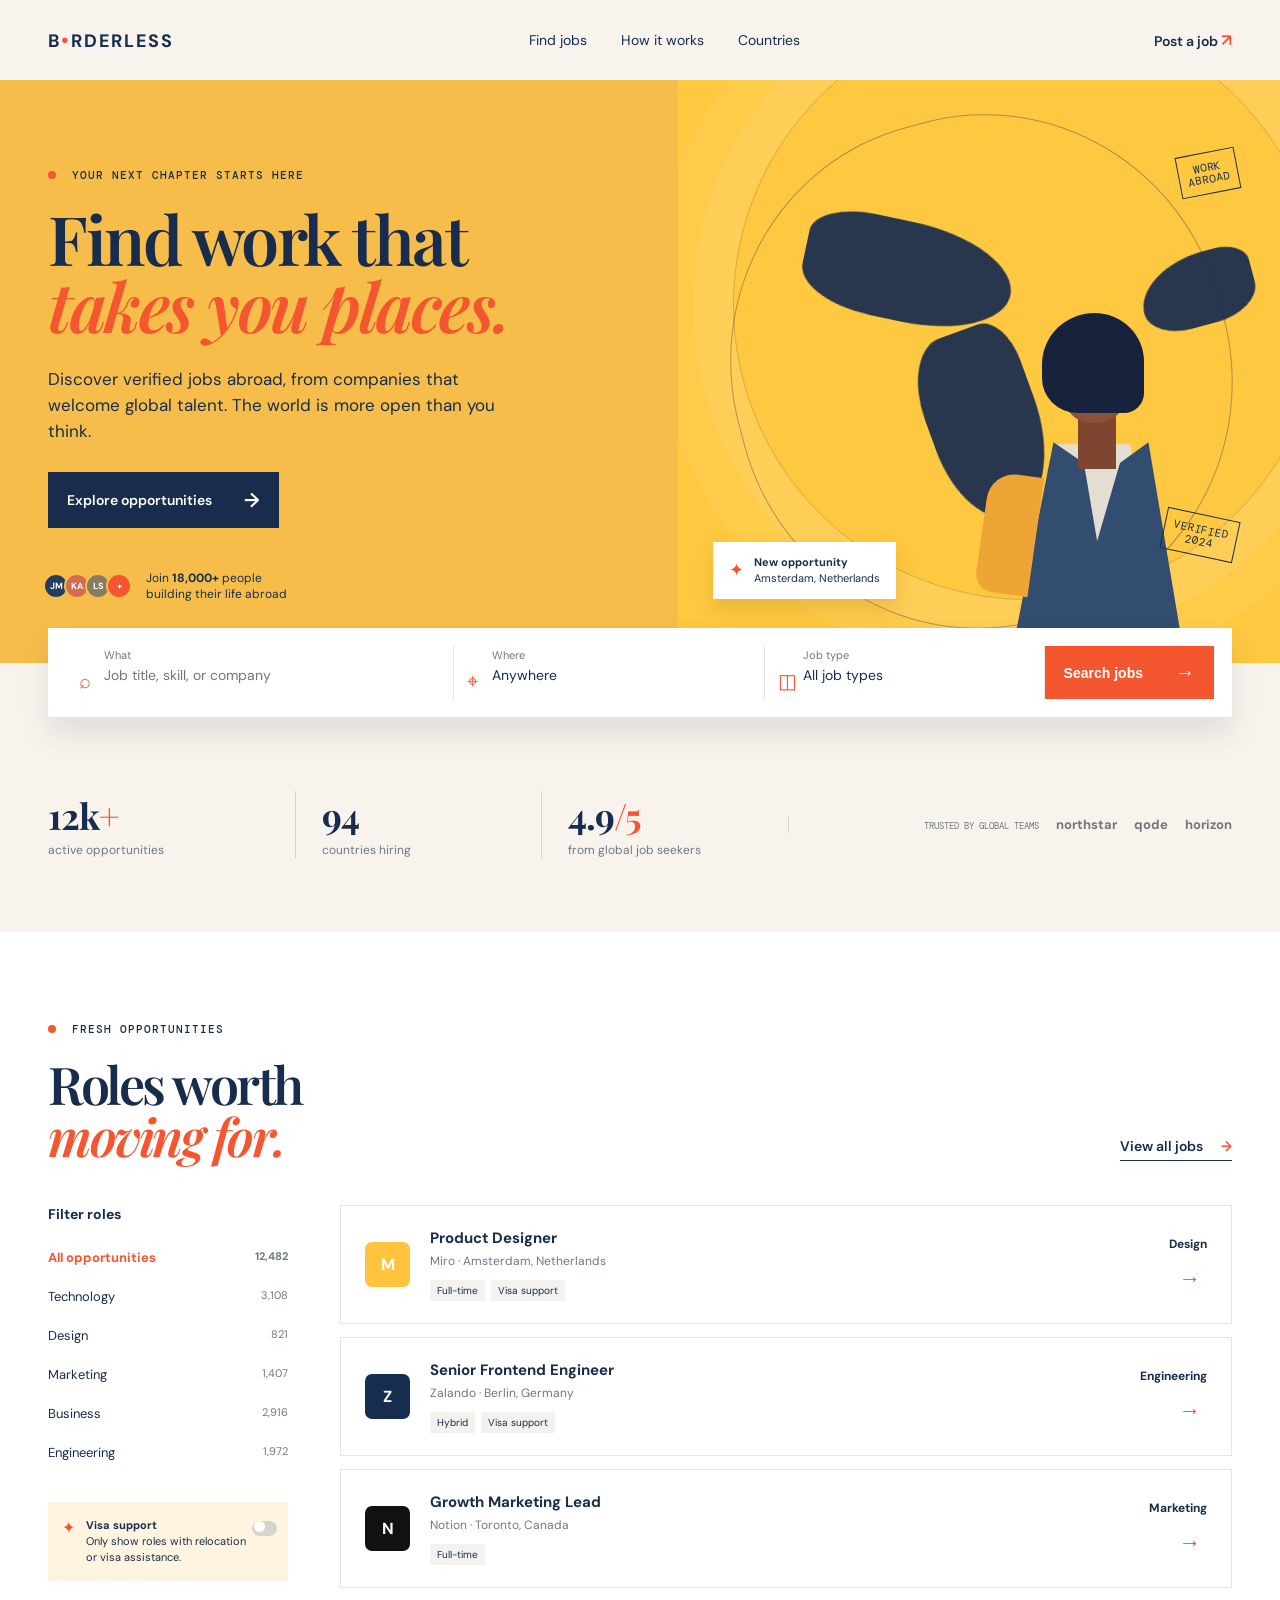
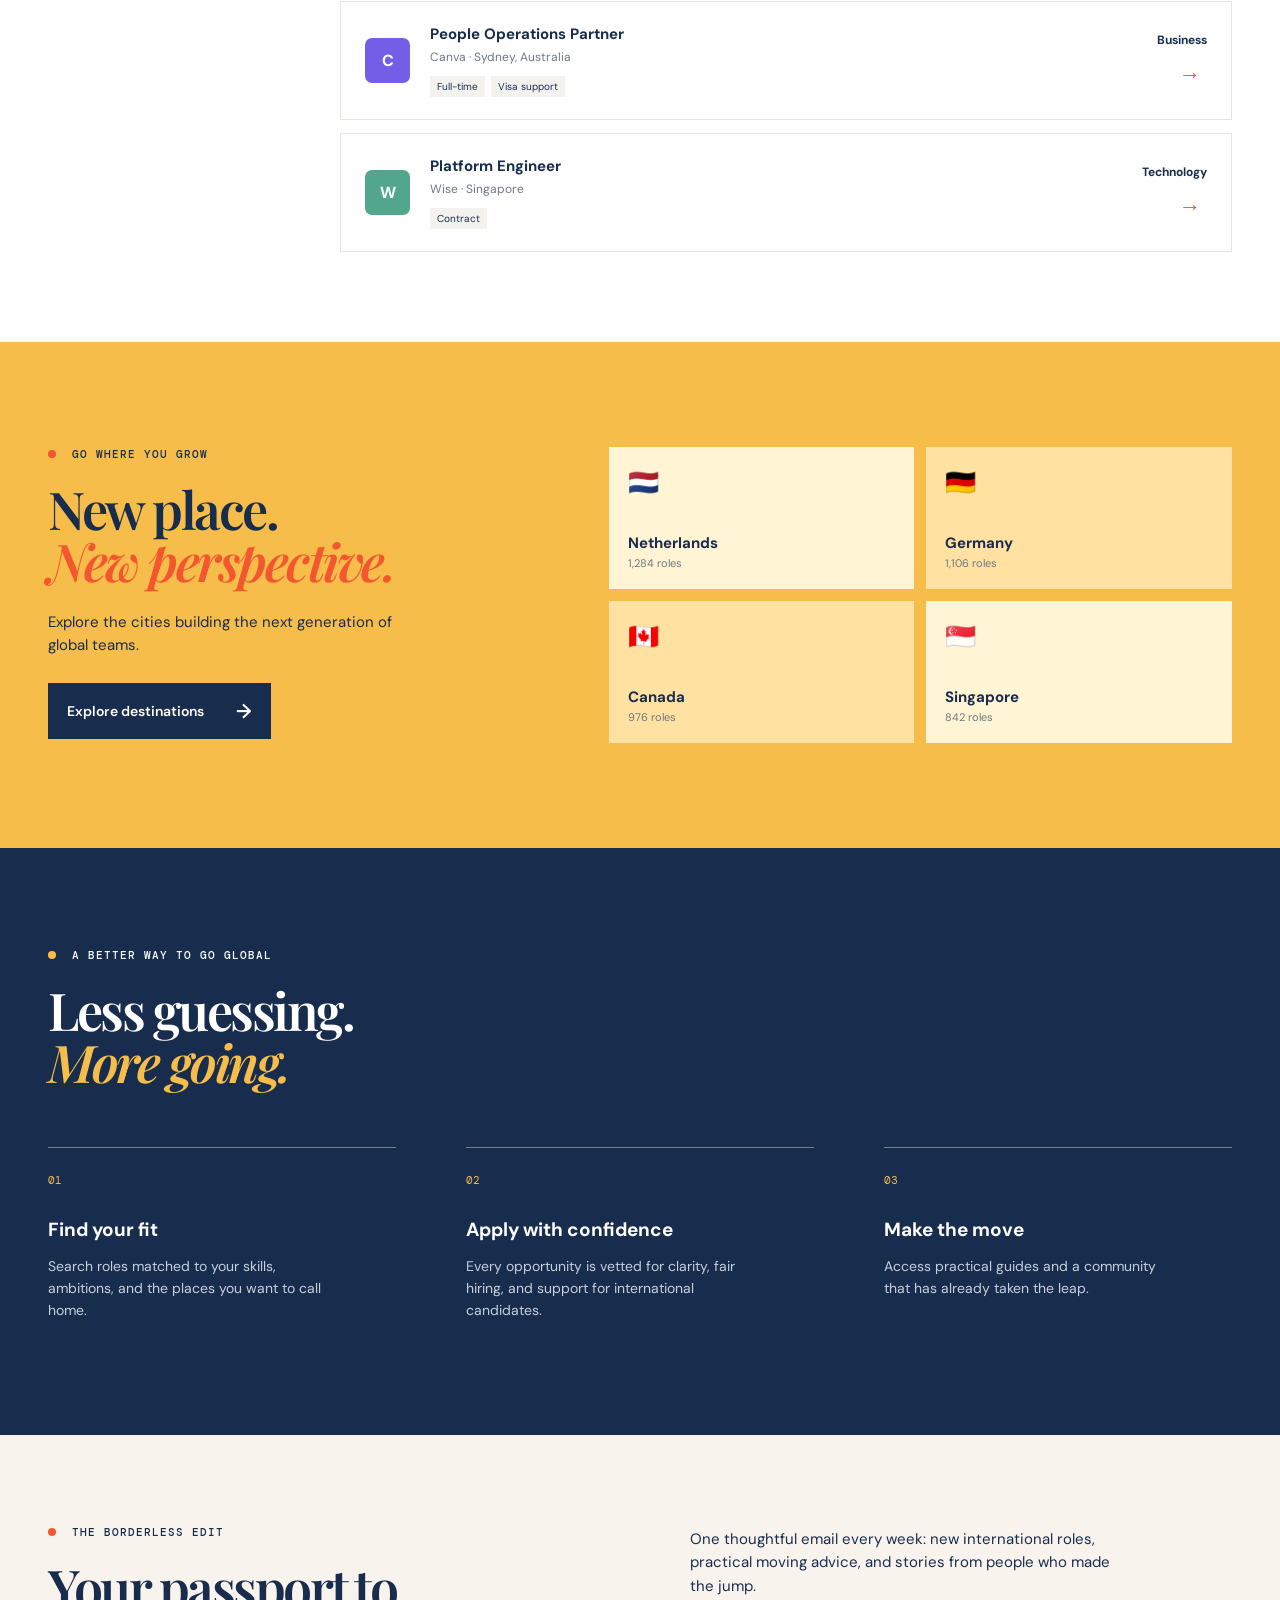
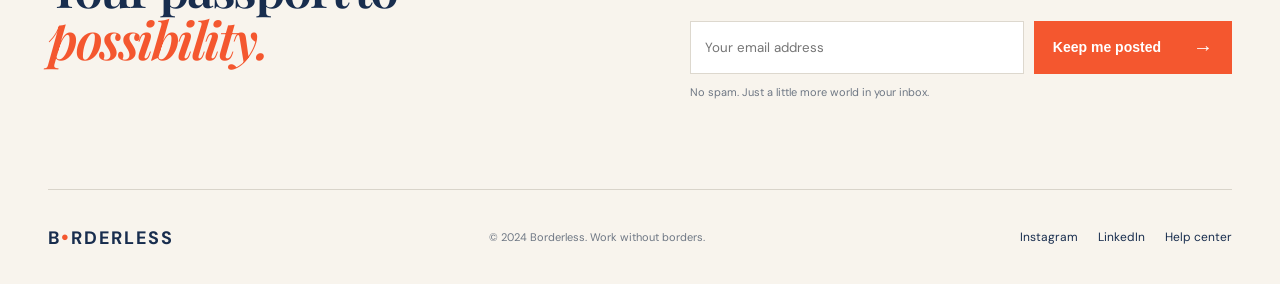
==== index.html @ 176db965 "Add files via upload" ====
<!doctype html>
<html lang="en">
<head>
  <meta charset="UTF-8" />
  <meta name="viewport" content="width=device-width, initial-scale=1.0" />
  <meta name="description" content="Borderless connects ambitious people with verified international opportunities." />
  <title>Borderless — Find work that takes you places</title>
  <link rel="preconnect" href="https://fonts.googleapis.com" />
  <link rel="preconnect" href="https://fonts.gstatic.com" crossorigin />
  <link href="https://fonts.googleapis.com/css2?family=DM+Mono:wght@400;500&family=DM+Sans:opsz,wght@9..40,400;9..40,500;9..40,600;9..40,700&family=Playfair+Display:ital,wght@600;700&display=swap" rel="stylesheet" />
  <link rel="stylesheet" href="styles.css" />
</head>
<body>
  <header class="site-header">
    <a class="brand" href="#top" aria-label="Borderless home">B<span>•</span>RDERLESS</a>
    <nav aria-label="Main navigation">
      <a href="#jobs">Find jobs</a>
      <a href="#how-it-works">How it works</a>
      <a href="#countries">Countries</a>
    </nav>
    <a class="header-cta" href="#jobs">Post a job <span>↗</span></a>
  </header>

  <main id="top">
    <section class="hero">
      <div class="hero-copy">
        <p class="eyebrow"><i></i> YOUR NEXT CHAPTER STARTS HERE</p>
        <h1>Find work that<br /><em>takes you places.</em></h1>
        <p class="hero-text">Discover verified jobs abroad, from companies that welcome global talent. The world is more open than you think.</p>
        <a class="button button-dark" href="#jobs">Explore opportunities <span>→</span></a>
        <div class="trust-row">
          <div class="avatars" aria-hidden="true"><b>JM</b><b>KA</b><b>LS</b><b>+</b></div>
          <p>Join <strong>18,000+</strong> people<br />building their life abroad</p>
        </div>
      </div>
      <div class="hero-art" aria-label="A professional traveler near a global map illustration">
        <div class="sun"></div>
        <div class="stamp stamp-1">WORK<br />ABROAD</div>
        <div class="stamp stamp-2">VERIFIED<br />2024</div>
        <div class="continent continent-1"></div><div class="continent continent-2"></div><div class="continent continent-3"></div>
        <div class="globe-lines"></div>
        <div class="traveler"><div class="head"></div><div class="hair"></div><div class="neck"></div><div class="shirt"></div><div class="bag"></div><div class="jacket"></div></div>
        <div class="location-card"><span class="pin">✦</span><span><b>New opportunity</b><br />Amsterdam, Netherlands</span></div>
      </div>
    </section>

    <section class="search-panel" aria-label="Search jobs">
      <div class="search-field"><span>⌕</span><label>What</label><input id="keyword" type="search" placeholder="Job title, skill, or company" /></div>
      <div class="search-field"><span>⌖</span><label>Where</label><select id="country"><option value="">Anywhere</option><option>Netherlands</option><option>Germany</option><option>Canada</option><option>Singapore</option><option>Australia</option><option>Spain</option></select></div>
      <div class="search-field"><span>◫</span><label>Job type</label><select id="jobType"><option value="">All job types</option><option>Full-time</option><option>Contract</option><option>Hybrid</option></select></div>
      <button id="searchButton" class="button button-orange">Search jobs <span>→</span></button>
    </section>

    <section class="numbers" aria-label="Borderless by the numbers">
      <div><strong>12k<span>+</span></strong><p>active opportunities</p></div>
      <div><strong>94</strong><p>countries hiring</p></div>
      <div><strong>4.9<span>/5</span></strong><p>from global job seekers</p></div>
      <div class="partner-logos"><p>TRUSTED BY GLOBAL TEAMS</p><span>northstar</span><span>qode</span><span>horizon</span></div>
    </section>

    <section class="jobs-section" id="jobs">
      <div class="section-heading"><div><p class="eyebrow"><i></i> FRESH OPPORTUNITIES</p><h2>Roles worth<br /><em>moving for.</em></h2></div><a href="#jobs" class="text-link">View all jobs <span>→</span></a></div>
      <div class="job-layout">
        <aside class="filter-panel"><h3>Filter roles</h3><button class="filter active" data-filter="all">All opportunities <span>12,482</span></button><button class="filter" data-filter="Technology">Technology <span>3,108</span></button><button class="filter" data-filter="Design">Design <span>821</span></button><button class="filter" data-filter="Marketing">Marketing <span>1,407</span></button><button class="filter" data-filter="Business">Business <span>2,916</span></button><button class="filter" data-filter="Engineering">Engineering <span>1,972</span></button><div class="visa-note"><span>✦</span><p><b>Visa support</b><br />Only show roles with relocation or visa assistance.</p><label class="switch"><input id="visaToggle" type="checkbox" /><span></span></label></div></aside>
        <div class="job-list" id="jobList"></div>
      </div>
    </section>

    <section class="countries" id="countries"><div><p class="eyebrow"><i></i> GO WHERE YOU GROW</p><h2>New place.<br /><em>New perspective.</em></h2><p>Explore the cities building the next generation of global teams.</p><a href="#jobs" class="button button-dark">Explore destinations <span>→</span></a></div><div class="country-grid"><article><span class="flag">🇳🇱</span><b>Netherlands</b><small>1,284 roles</small></article><article><span class="flag">🇩🇪</span><b>Germany</b><small>1,106 roles</small></article><article><span class="flag">🇨🇦</span><b>Canada</b><small>976 roles</small></article><article><span class="flag">🇸🇬</span><b>Singapore</b><small>842 roles</small></article></div></section>

    <section class="how-it-works" id="how-it-works"><p class="eyebrow"><i></i> A BETTER WAY TO GO GLOBAL</p><h2>Less guessing.<br /><em>More going.</em></h2><div class="steps"><article><span>01</span><h3>Find your fit</h3><p>Search roles matched to your skills, ambitions, and the places you want to call home.</p></article><article><span>02</span><h3>Apply with confidence</h3><p>Every opportunity is vetted for clarity, fair hiring, and support for international candidates.</p></article><article><span>03</span><h3>Make the move</h3><p>Access practical guides and a community that has already taken the leap.</p></article></div></section>

    <section class="newsletter"><div><p class="eyebrow"><i></i> THE BORDERLESS EDIT</p><h2>Your passport to<br /><em>possibility.</em></h2></div><div><p>One thoughtful email every week: new international roles, practical moving advice, and stories from people who made the jump.</p><form id="newsletterForm"><input type="email" aria-label="Email address" placeholder="Your email address" required /><button class="button button-orange" type="submit">Keep me posted <span>→</span></button></form><small id="formMessage">No spam. Just a little more world in your inbox.</small></div></section>
  </main>
  <footer><a class="brand" href="#top">B<span>•</span>RDERLESS</a><p>© 2024 Borderless. Work without borders.</p><div><a href="#top">Instagram</a><a href="#top">LinkedIn</a><a href="#top">Help center</a></div></footer>
  <script src="script.js"></script>
</body>
</html>
---- styles.css ----
:root{--ink:#182d4e;--cream:#f8f4ed;--orange:#f4572f;--yellow:#f7bd4a;--muted:#6e7784}*{box-sizing:border-box}html{scroll-behavior:smooth}body{margin:0;background:var(--cream);color:var(--ink);font-family:"DM Sans",sans-serif}.site-header{height:80px;max-width:1280px;margin:auto;padding:0 48px;display:flex;align-items:center;justify-content:space-between}.brand{font-weight:700;letter-spacing:2px;color:var(--ink);text-decoration:none;font-size:18px}.brand span{color:var(--orange);font-size:20px}.site-header nav{display:flex;gap:34px}.site-header nav a,footer a{color:var(--ink);text-decoration:none;font-size:14px}.header-cta{font-size:14px;font-weight:600;color:var(--ink);text-decoration:none}.header-cta span{color:var(--orange);font-size:17px}.hero{min-height:555px;background:var(--yellow);display:grid;grid-template-columns:53% 47%;overflow:hidden}.hero-copy{padding:88px max(48px,calc((100vw - 1184px)/2)) 60px}.eyebrow{font-family:"DM Mono",monospace;font-size:11px;letter-spacing:1px;font-weight:500;margin:0 0 22px}.eyebrow i{display:inline-block;width:8px;height:8px;background:var(--orange);border-radius:50%;margin-right:8px}h1,h2{font-family:"Playfair Display",serif;font-weight:600;line-height:.99;letter-spacing:-2.5px;margin:0}h1{font-size:68px}h2{font-size:52px}h1 em,h2 em{font-weight:600;color:var(--orange)}.hero-text{font-size:17px;line-height:1.55;max-width:470px;margin:27px 0}.button{border:0;display:inline-flex;gap:32px;align-items:center;justify-content:space-between;padding:15px 19px;text-decoration:none;font-weight:600;font-size:14px;cursor:pointer}.button span{font-size:20px}.button-dark{background:var(--ink);color:#fff}.button-orange{background:var(--orange);color:#fff}.trust-row{display:flex;align-items:center;gap:14px;margin-top:42px}.trust-row p{font-size:12px;line-height:1.4;margin:0}.avatars{display:flex}.avatars b{font-size:9px;color:#fff;width:26px;height:26px;border-radius:50%;display:grid;place-items:center;margin-left:-5px;border:2px solid var(--yellow);background:#253e60}.avatars b:nth-child(2){background:#d56b53}.avatars b:nth-child(3){background:#857c62}.avatars b:nth-child(4){background:var(--orange)}.hero-art{position:relative;min-height:555px;background:#ffc841;isolation:isolate;overflow:hidden}.sun{position:absolute;width:590px;height:590px;top:-70px;left:55px;border:1px solid rgba(24,45,78,.18);border-radius:50%;box-shadow:0 0 0 40px rgba(255,255,255,.06),0 0 0 80px rgba(255,255,255,.05)}.continent{position:absolute;background:var(--ink);opacity:.93;filter:blur(.1px)}.continent-1{width:210px;height:100px;top:142px;left:125px;border-radius:40% 70% 65% 50%;transform:rotate(12deg)}.continent-2{width:110px;height:192px;top:248px;left:252px;border-radius:45% 30% 65% 55%;transform:rotate(-20deg)}.continent-3{width:115px;height:72px;top:174px;right:25px;border-radius:70% 30% 45% 40%;transform:rotate(-15deg)}.globe-lines{position:absolute;inset:36px 50px 36px 55px;border:1px solid rgba(24,45,78,.36);border-radius:48%;transform:rotate(-15deg)}.traveler{position:absolute;bottom:-35px;left:48%;width:255px;height:400px;z-index:2}.head{position:absolute;top:39px;left:94px;width:70px;height:86px;background:#8a5238;border-radius:42% 45% 48% 42%;z-index:3}.hair{position:absolute;top:15px;left:75px;width:102px;height:100px;background:#17233c;border-radius:52% 49% 20% 35%;z-index:4}.neck{position:absolute;top:106px;left:111px;width:38px;height:65px;background:#7e4631;z-index:2}.shirt{position:absolute;top:146px;left:52px;width:148px;height:230px;background:#e3ded1;clip-path:polygon(25% 0,75% 0,100% 100%,0 100%)}.jacket{position:absolute;top:144px;left:35px;width:190px;height:260px;background:#334d70;clip-path:polygon(27% 0,43% 8%,50% 38%,62% 8%,77% 0,100% 100%,0 100%)}.bag{position:absolute;z-index:3;top:176px;left:15px;width:54px;height:120px;background:#eea536;border-radius:28px 0 0 18px;transform:rotate(8deg)}.stamp{position:absolute;z-index:5;border:1px solid var(--ink);font-family:"DM Mono",monospace;font-size:11px;line-height:1.1;text-align:center;padding:8px;color:var(--ink);transform:rotate(-11deg)}.stamp-1{top:72px;right:42px}.stamp-2{bottom:107px;right:43px;transform:rotate(12deg)}.location-card{position:absolute;z-index:6;bottom:64px;left:35px;background:#fff;padding:13px 16px;display:flex;gap:10px;align-items:center;font-size:11px;line-height:1.4;box-shadow:0 10px 18px #8d6c1430}.pin{color:var(--orange);font-size:18px}.search-panel{position:relative;z-index:7;max-width:1184px;margin:-35px auto 0;display:grid;grid-template-columns:1.25fr 1fr .9fr auto;background:#fff;padding:18px;box-shadow:0 16px 30px #1a2a451c}.search-field{position:relative;border-right:1px solid #e5e4e0;padding:2px 18px 2px 38px}.search-field>span{position:absolute;left:13px;top:22px;color:var(--orange);font-size:20px}.search-field label{display:block;font-size:11px;color:var(--muted);margin-bottom:2px}.search-field input,.search-field select{border:0;outline:0;background:transparent;color:var(--ink);font-family:inherit;font-size:14px;width:100%;padding:0}.search-field select{appearance:none}.numbers{max-width:1184px;margin:74px auto;display:grid;grid-template-columns:repeat(3,1fr) 1.8fr;align-items:center}.numbers>div{padding-left:26px;border-left:1px solid #d9d4ca}.numbers>div:first-child{border:0;padding-left:0}.numbers strong{font-family:"Playfair Display";font-size:36px;letter-spacing:-1px}.numbers strong span{color:var(--orange)}.numbers p{margin:3px 0 0;color:var(--muted);font-size:12px}.partner-logos{display:flex;gap:17px;align-items:center;justify-content:flex-end}.partner-logos p{font-family:"DM Mono";font-size:9px}.partner-logos span{font-weight:700;font-size:13px;color:#6f7780}.jobs-section{padding:90px max(48px,calc((100vw - 1184px)/2));background:#fff}.section-heading{display:flex;justify-content:space-between;align-items:end;margin-bottom:44px}.text-link{font-size:14px;color:var(--ink);font-weight:600;text-decoration:none;border-bottom:1px solid var(--ink);padding-bottom:5px}.text-link span{color:var(--orange);margin-left:15px}.job-layout{display:grid;grid-template-columns:240px 1fr;gap:52px}.filter-panel h3{font-size:14px;margin:0 0 15px}.filter{width:100%;display:flex;justify-content:space-between;background:transparent;border:0;color:var(--ink);padding:11px 0;text-align:left;font-family:inherit;font-size:13px;cursor:pointer}.filter span{font-size:11px;color:var(--muted)}.filter.active{font-weight:700;color:var(--orange)}.visa-note{position:relative;margin-top:30px;padding:16px 42px 15px 14px;background:#fff4df;font-size:11px;line-height:1.45}.visa-note>span{color:var(--orange);font-size:16px;position:absolute;left:14px;top:14px}.visa-note p{margin:0 0 0 24px}.switch{position:absolute;top:17px;right:11px}.switch input{display:none}.switch span{display:block;width:25px;height:15px;border-radius:10px;background:#d7d4cf;cursor:pointer}.switch span:after{content:"";display:block;width:11px;height:11px;margin:2px;border-radius:50%;background:#fff;transition:.2s}.switch input:checked+span{background:var(--orange)}.switch input:checked+span:after{transform:translateX(10px)}.job-list{display:grid;gap:13px}.job-card{border:1px solid #e7e5df;padding:22px 24px;display:grid;grid-template-columns:47px 1fr auto;gap:18px;align-items:center;transition:.2s}.job-card:hover{border-color:var(--orange);transform:translateY(-2px)}.job-logo{width:45px;height:45px;border-radius:7px;display:grid;place-items:center;color:#fff;font-weight:700;font-size:16px}.job-card h3{font-size:15px;margin:0 0 5px}.job-card p{margin:0;color:var(--muted);font-size:12px}.tags{display:flex;gap:6px;margin-top:11px}.tag{font-size:10px;background:#f3f2ef;padding:4px 7px}.job-meta{text-align:right}.job-meta b{font-size:12px;display:block;margin-bottom:13px}.job-meta button{border:0;background:transparent;color:var(--orange);font-size:22px;cursor:pointer}.empty{padding:50px;text-align:center;color:var(--muted);border:1px dashed #ddd}.countries{display:grid;grid-template-columns:.85fr 1.15fr;gap:100px;padding:105px max(48px,calc((100vw - 1184px)/2));background:var(--yellow)}.countries>div>p:not(.eyebrow){font-size:15px;line-height:1.55;max-width:350px;margin:25px 0}.country-grid{display:grid;grid-template-columns:1fr 1fr;gap:12px;align-content:center}.country-grid article{height:142px;background:#fff4d3;padding:19px;display:flex;flex-direction:column}.country-grid article:nth-child(2),.country-grid article:nth-child(3){background:#ffe2a2}.flag{font-size:25px;margin-bottom:auto}.country-grid b{font-size:15px}.country-grid small{font-size:11px;color:var(--muted);margin-top:3px}.how-it-works{background:var(--ink);color:#fff;padding:100px max(48px,calc((100vw - 1184px)/2))}.how-it-works .eyebrow i{background:var(--yellow)}.how-it-works h2 em{color:var(--yellow)}.steps{display:grid;grid-template-columns:repeat(3,1fr);gap:70px;margin-top:60px}.steps article{border-top:1px solid #738096;padding-top:20px}.steps span{font-family:"DM Mono";font-size:11px;color:var(--yellow)}.steps h3{font-size:19px;margin:28px 0 12px}.steps p{font-size:14px;line-height:1.55;color:#c7cfda;max-width:290px}.newsletter{padding:90px max(48px,calc((100vw - 1184px)/2));display:grid;grid-template-columns:1fr 1fr;gap:100px}.newsletter>div>p:not(.eyebrow){font-size:15px;line-height:1.55;max-width:445px;margin:3px 0 23px}.newsletter form{display:flex;gap:10px}.newsletter input{flex:1;background:#fff;border:1px solid #ddd8ce;padding:14px;font-family:inherit;outline-color:var(--orange)}.newsletter small{display:block;color:var(--muted);font-size:11px;margin-top:11px}footer{max-width:1184px;margin:auto;border-top:1px solid #d9d4ca;padding:29px 0;display:flex;align-items:center;justify-content:space-between}footer p{font-size:11px;color:var(--muted)}footer div{display:flex;gap:20px}footer a{font-size:12px}@media(max-width:800px){.site-header{padding:0 20px}.site-header nav{display:none}.hero{grid-template-columns:1fr}.hero-copy{padding:65px 25px 50px}h1{font-size:51px}h2{font-size:42px}.hero-art{min-height:400px}.search-panel{margin:0;display:block;padding:12px}.search-field{border-right:0;border-bottom:1px solid #eee;padding:10px 18px 10px 38px}.search-field>span{top:28px}.search-panel .button{width:100%;margin-top:12px}.numbers{margin:48px 25px;grid-template-columns:1fr 1fr;gap:30px}.numbers>div:nth-child(3){border-left:0;padding-left:0}.partner-logos{display:none}.jobs-section,.countries,.how-it-works,.newsletter{padding:65px 25px}.job-layout,.countries,.newsletter{grid-template-columns:1fr;gap:35px}.filter-panel{display:none}.job-card{grid-template-columns:43px 1fr}.job-meta{display:none}.section-heading{margin-bottom:30px}.section-heading .text-link{display:none}.steps{grid-template-columns:1fr;gap:24px;margin-top:42px}.newsletter form{display:block}.newsletter .button{margin-top:10px;width:100%}footer{margin:0 25px;display:block}footer p{margin:17px 0}footer div{gap:15px}.country-grid{gap:8px}.countries{gap:40px}}
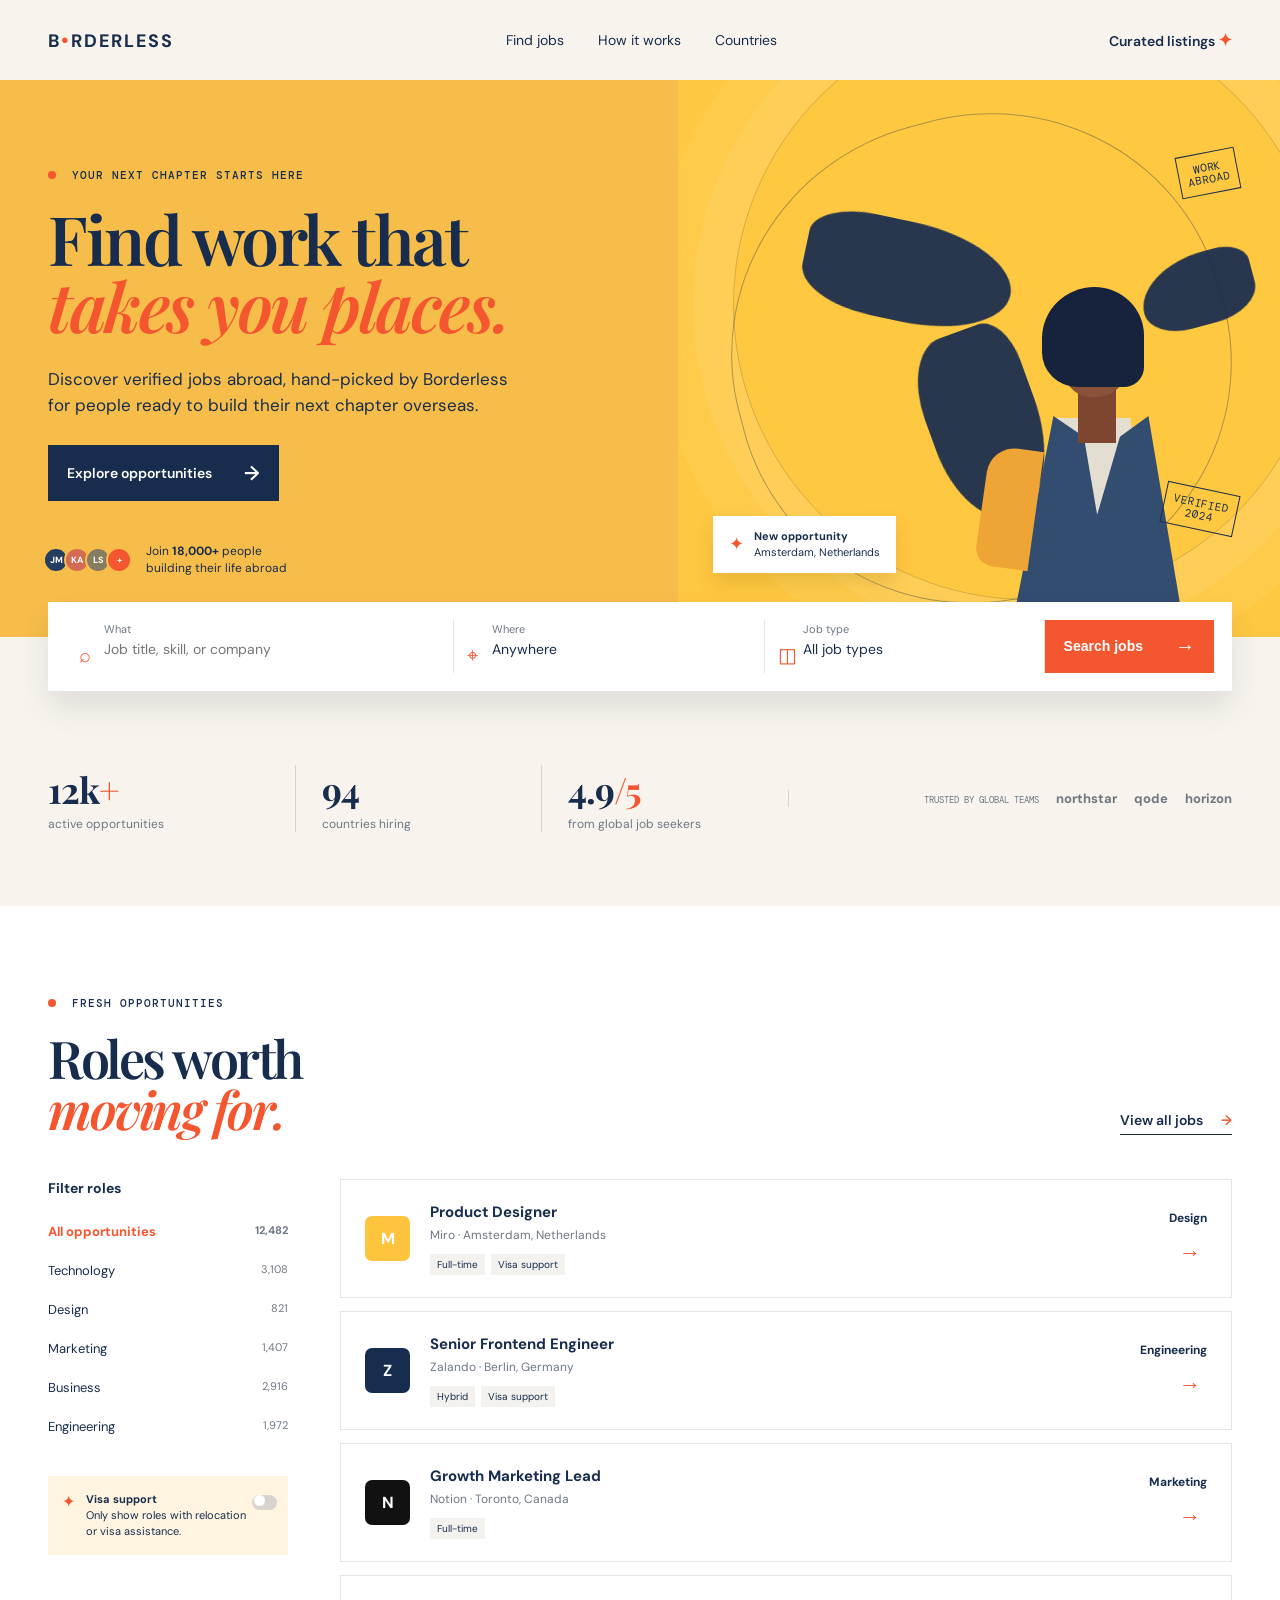
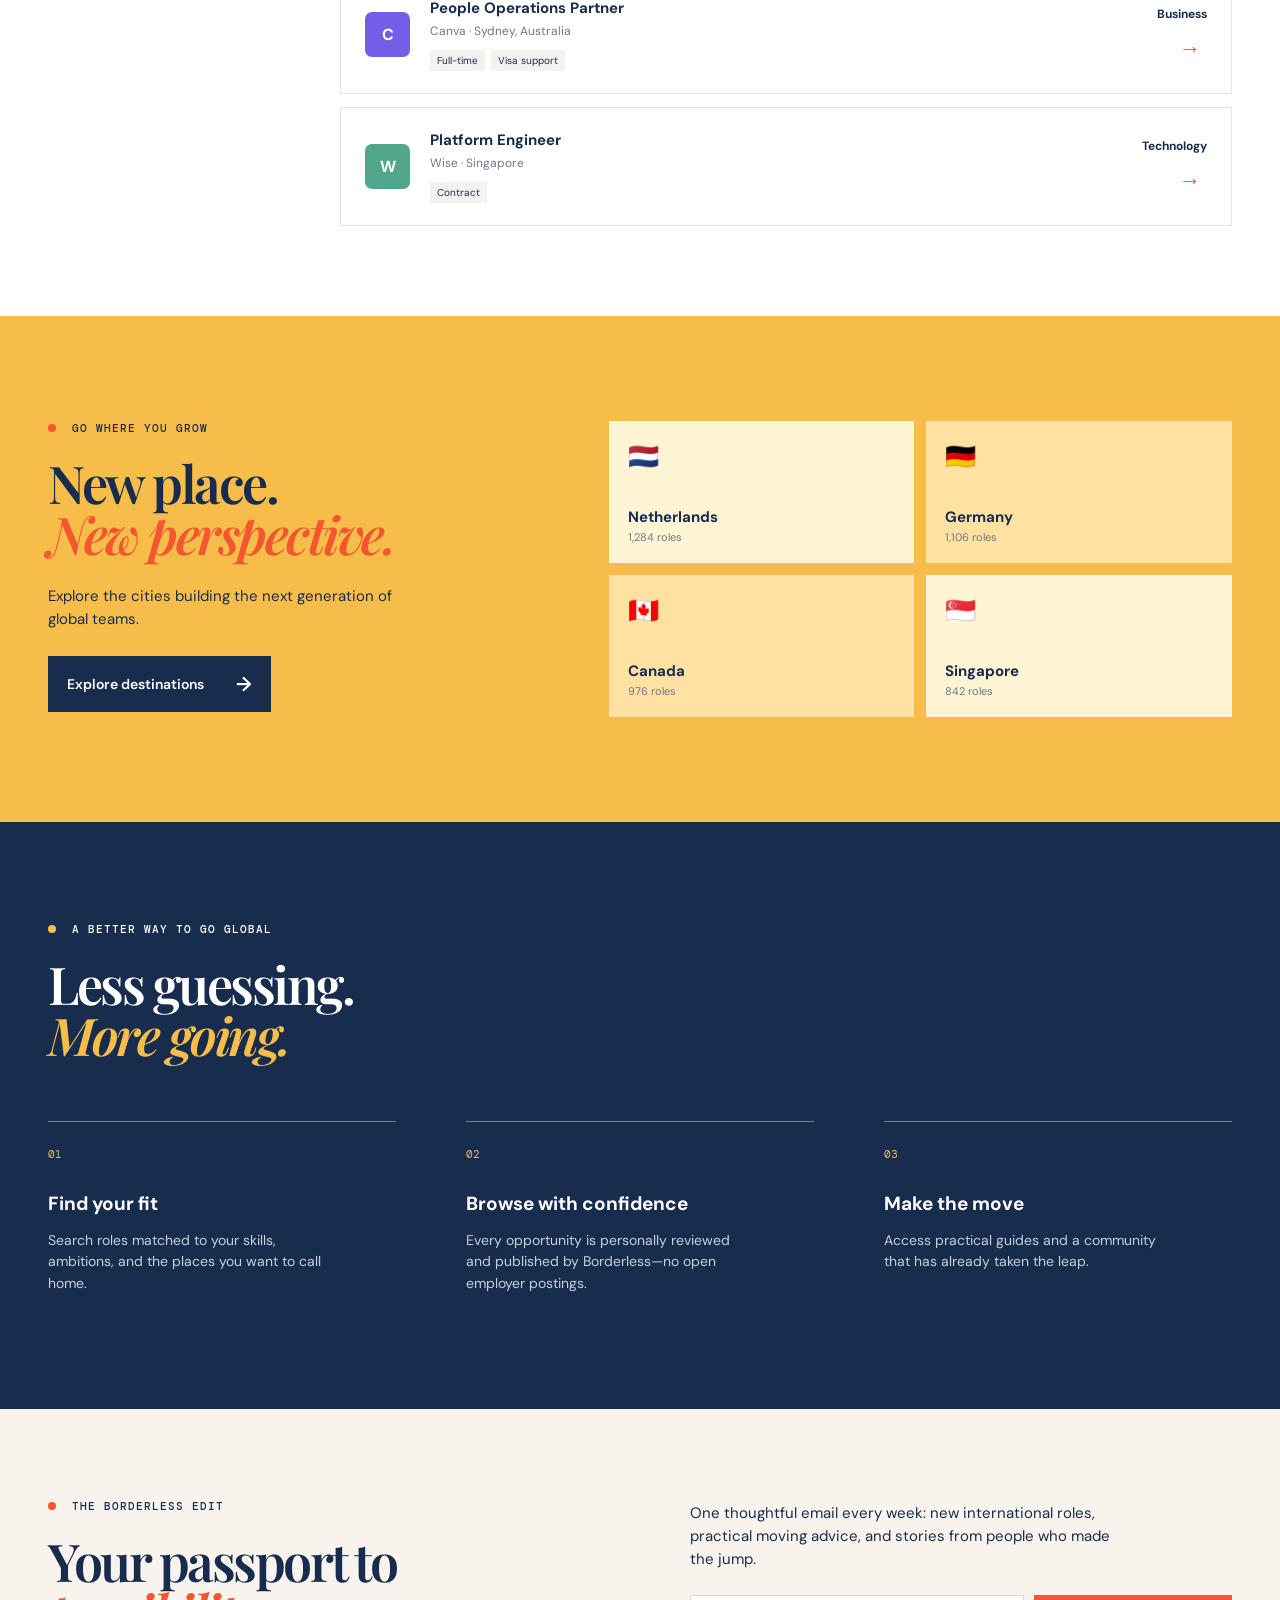
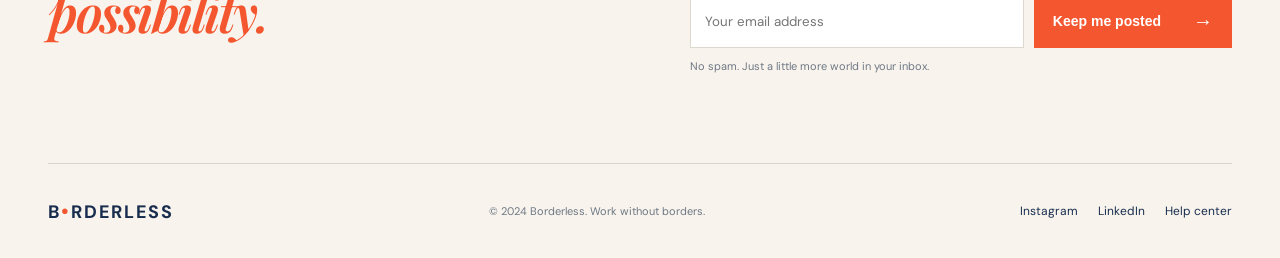
==== commit cc90adc8: "Add files via upload" ====
--- a/index.html
+++ b/index.html
@@ -18,7 +18,7 @@
       <a href="#how-it-works">How it works</a>
       <a href="#countries">Countries</a>
     </nav>
-    <a class="header-cta" href="#jobs">Post a job <span>↗</span></a>
+    <span class="header-cta header-note">Curated listings <span>✦</span></span>
   </header>
 
   <main id="top">
@@ -26,7 +26,7 @@
       <div class="hero-copy">
         <p class="eyebrow"><i></i> YOUR NEXT CHAPTER STARTS HERE</p>
         <h1>Find work that<br /><em>takes you places.</em></h1>
-        <p class="hero-text">Discover verified jobs abroad, from companies that welcome global talent. The world is more open than you think.</p>
+        <p class="hero-text">Discover verified jobs abroad, hand-picked by Borderless for people ready to build their next chapter overseas.</p>
         <a class="button button-dark" href="#jobs">Explore opportunities <span>→</span></a>
         <div class="trust-row">
           <div class="avatars" aria-hidden="true"><b>JM</b><b>KA</b><b>LS</b><b>+</b></div>
@@ -68,7 +68,7 @@
 
     <section class="countries" id="countries"><div><p class="eyebrow"><i></i> GO WHERE YOU GROW</p><h2>New place.<br /><em>New perspective.</em></h2><p>Explore the cities building the next generation of global teams.</p><a href="#jobs" class="button button-dark">Explore destinations <span>→</span></a></div><div class="country-grid"><article><span class="flag">🇳🇱</span><b>Netherlands</b><small>1,284 roles</small></article><article><span class="flag">🇩🇪</span><b>Germany</b><small>1,106 roles</small></article><article><span class="flag">🇨🇦</span><b>Canada</b><small>976 roles</small></article><article><span class="flag">🇸🇬</span><b>Singapore</b><small>842 roles</small></article></div></section>
 
-    <section class="how-it-works" id="how-it-works"><p class="eyebrow"><i></i> A BETTER WAY TO GO GLOBAL</p><h2>Less guessing.<br /><em>More going.</em></h2><div class="steps"><article><span>01</span><h3>Find your fit</h3><p>Search roles matched to your skills, ambitions, and the places you want to call home.</p></article><article><span>02</span><h3>Apply with confidence</h3><p>Every opportunity is vetted for clarity, fair hiring, and support for international candidates.</p></article><article><span>03</span><h3>Make the move</h3><p>Access practical guides and a community that has already taken the leap.</p></article></div></section>
+    <section class="how-it-works" id="how-it-works"><p class="eyebrow"><i></i> A BETTER WAY TO GO GLOBAL</p><h2>Less guessing.<br /><em>More going.</em></h2><div class="steps"><article><span>01</span><h3>Find your fit</h3><p>Search roles matched to your skills, ambitions, and the places you want to call home.</p></article><article><span>02</span><h3>Browse with confidence</h3><p>Every opportunity is personally reviewed and published by Borderless—no open employer postings.</p></article><article><span>03</span><h3>Make the move</h3><p>Access practical guides and a community that has already taken the leap.</p></article></div></section>
 
     <section class="newsletter"><div><p class="eyebrow"><i></i> THE BORDERLESS EDIT</p><h2>Your passport to<br /><em>possibility.</em></h2></div><div><p>One thoughtful email every week: new international roles, practical moving advice, and stories from people who made the jump.</p><form id="newsletterForm"><input type="email" aria-label="Email address" placeholder="Your email address" required /><button class="button button-orange" type="submit">Keep me posted <span>→</span></button></form><small id="formMessage">No spam. Just a little more world in your inbox.</small></div></section>
   </main>
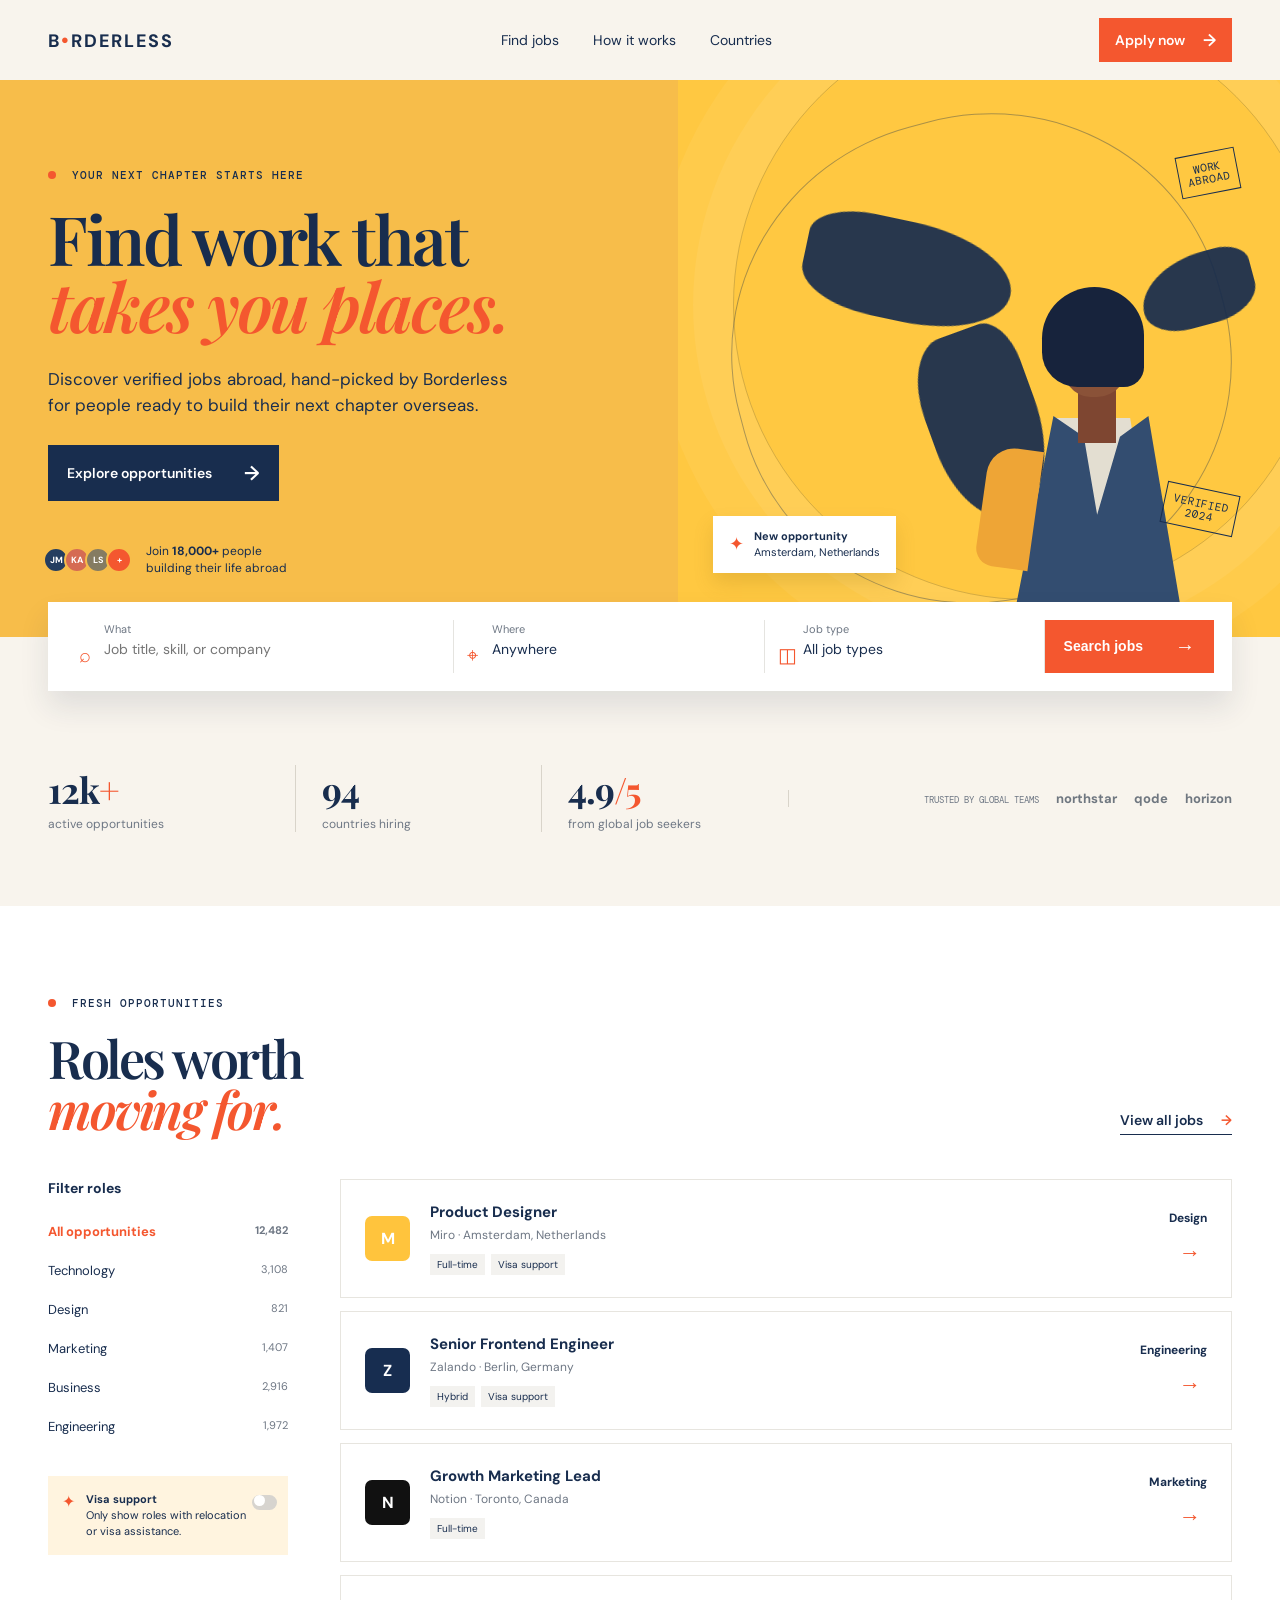
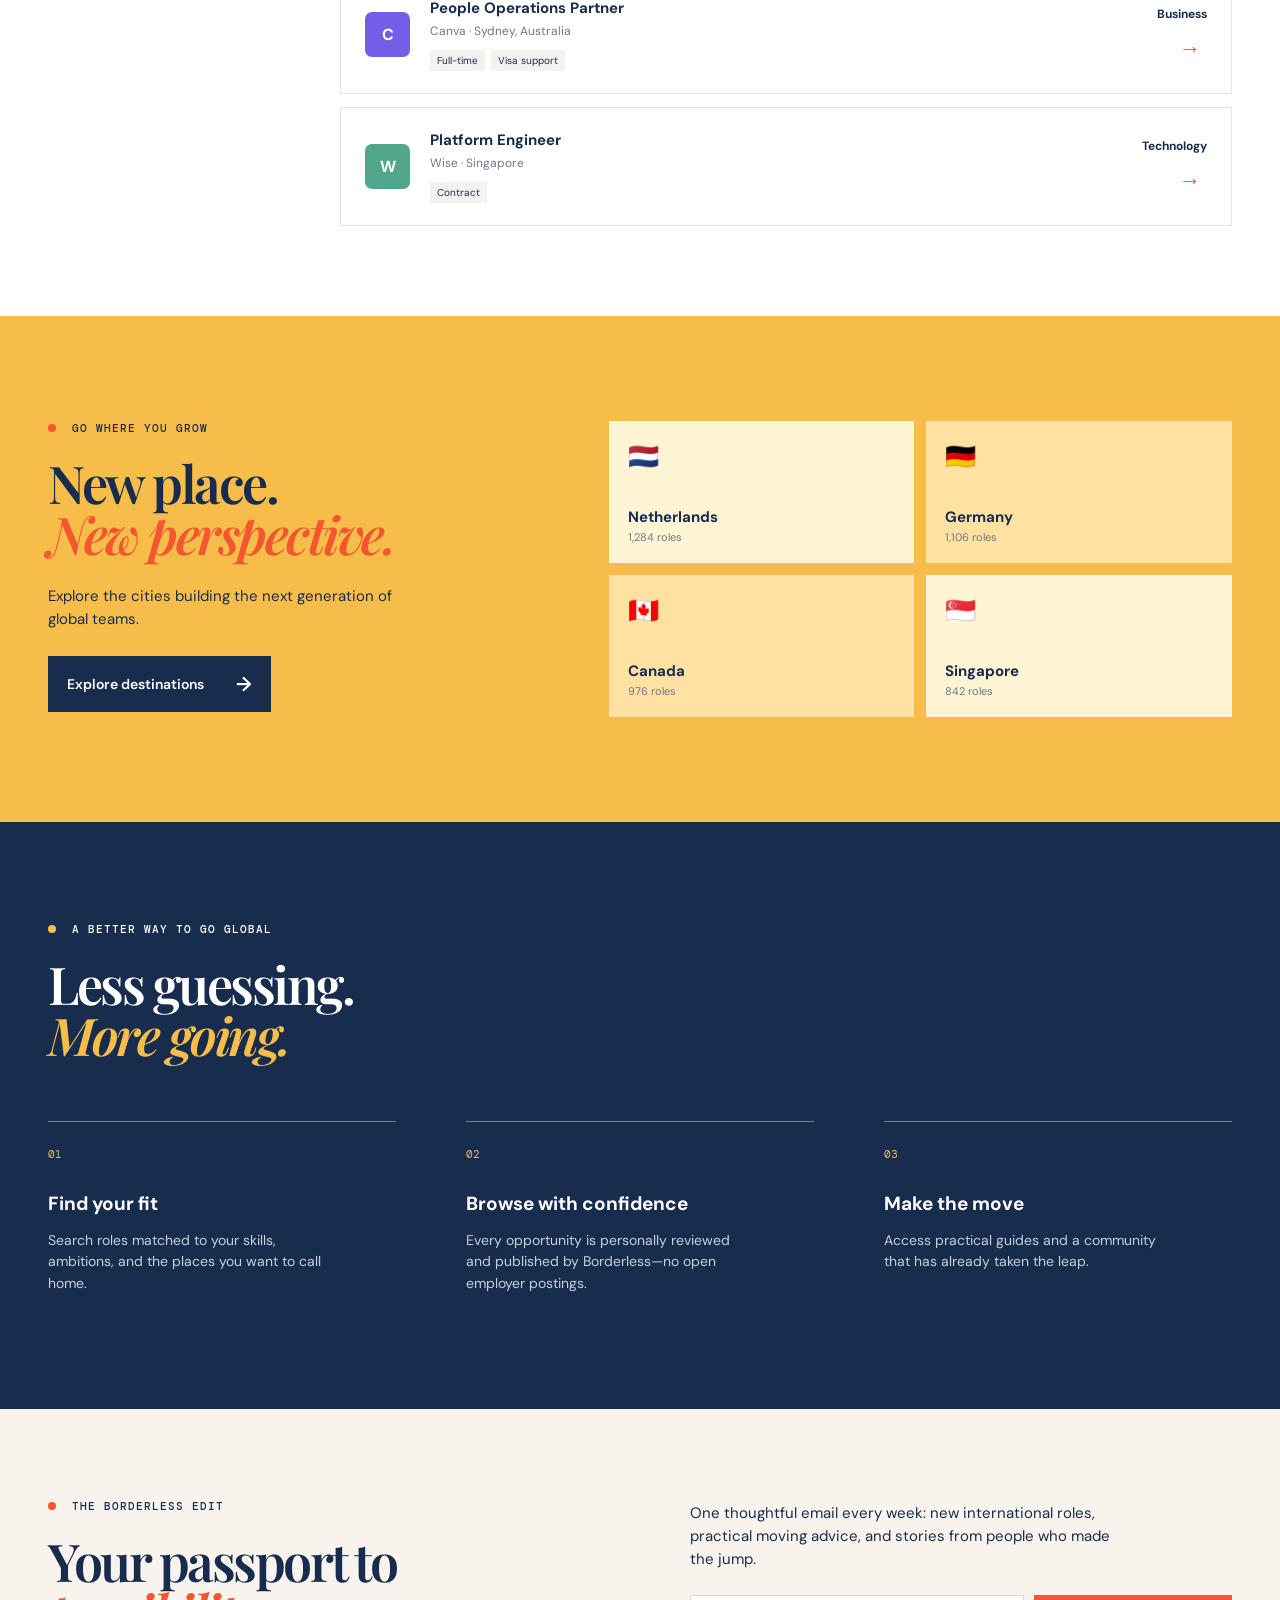
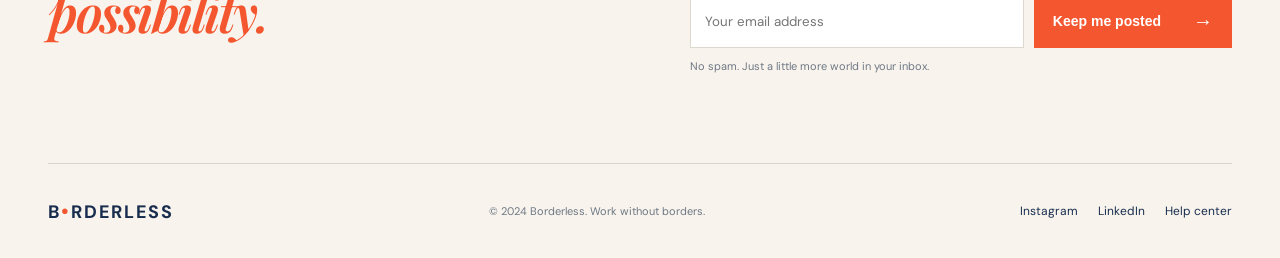
==== commit 62a52dd5: "Add files via upload" ====
--- a/index.html
+++ b/index.html
@@ -9,6 +9,11 @@
   <link rel="preconnect" href="https://fonts.gstatic.com" crossorigin />
   <link href="https://fonts.googleapis.com/css2?family=DM+Mono:wght@400;500&family=DM+Sans:opsz,wght@9..40,400;9..40,500;9..40,600;9..40,700&family=Playfair+Display:ital,wght@600;700&display=swap" rel="stylesheet" />
   <link rel="stylesheet" href="styles.css" />
+  <style>
+    .header-cta { display: inline-flex; align-items: center; gap: 18px; padding: 11px 16px; background: #f4572f; color: #fff; text-decoration: none; font-size: 14px; font-weight: 600; transition: transform .2s, background .2s; }
+    .header-cta:hover { background: #dd4521; transform: translateY(-2px); }
+    .header-cta span { color: #fff; font-size: 17px; }
+  </style>
 </head>
 <body>
   <header class="site-header">
@@ -18,7 +23,7 @@
       <a href="#how-it-works">How it works</a>
       <a href="#countries">Countries</a>
     </nav>
-    <span class="header-cta header-note">Curated listings <span>✦</span></span>
+    <a class="header-cta" href="#jobs">Apply now <span>→</span></a>
   </header>
 
   <main id="top">
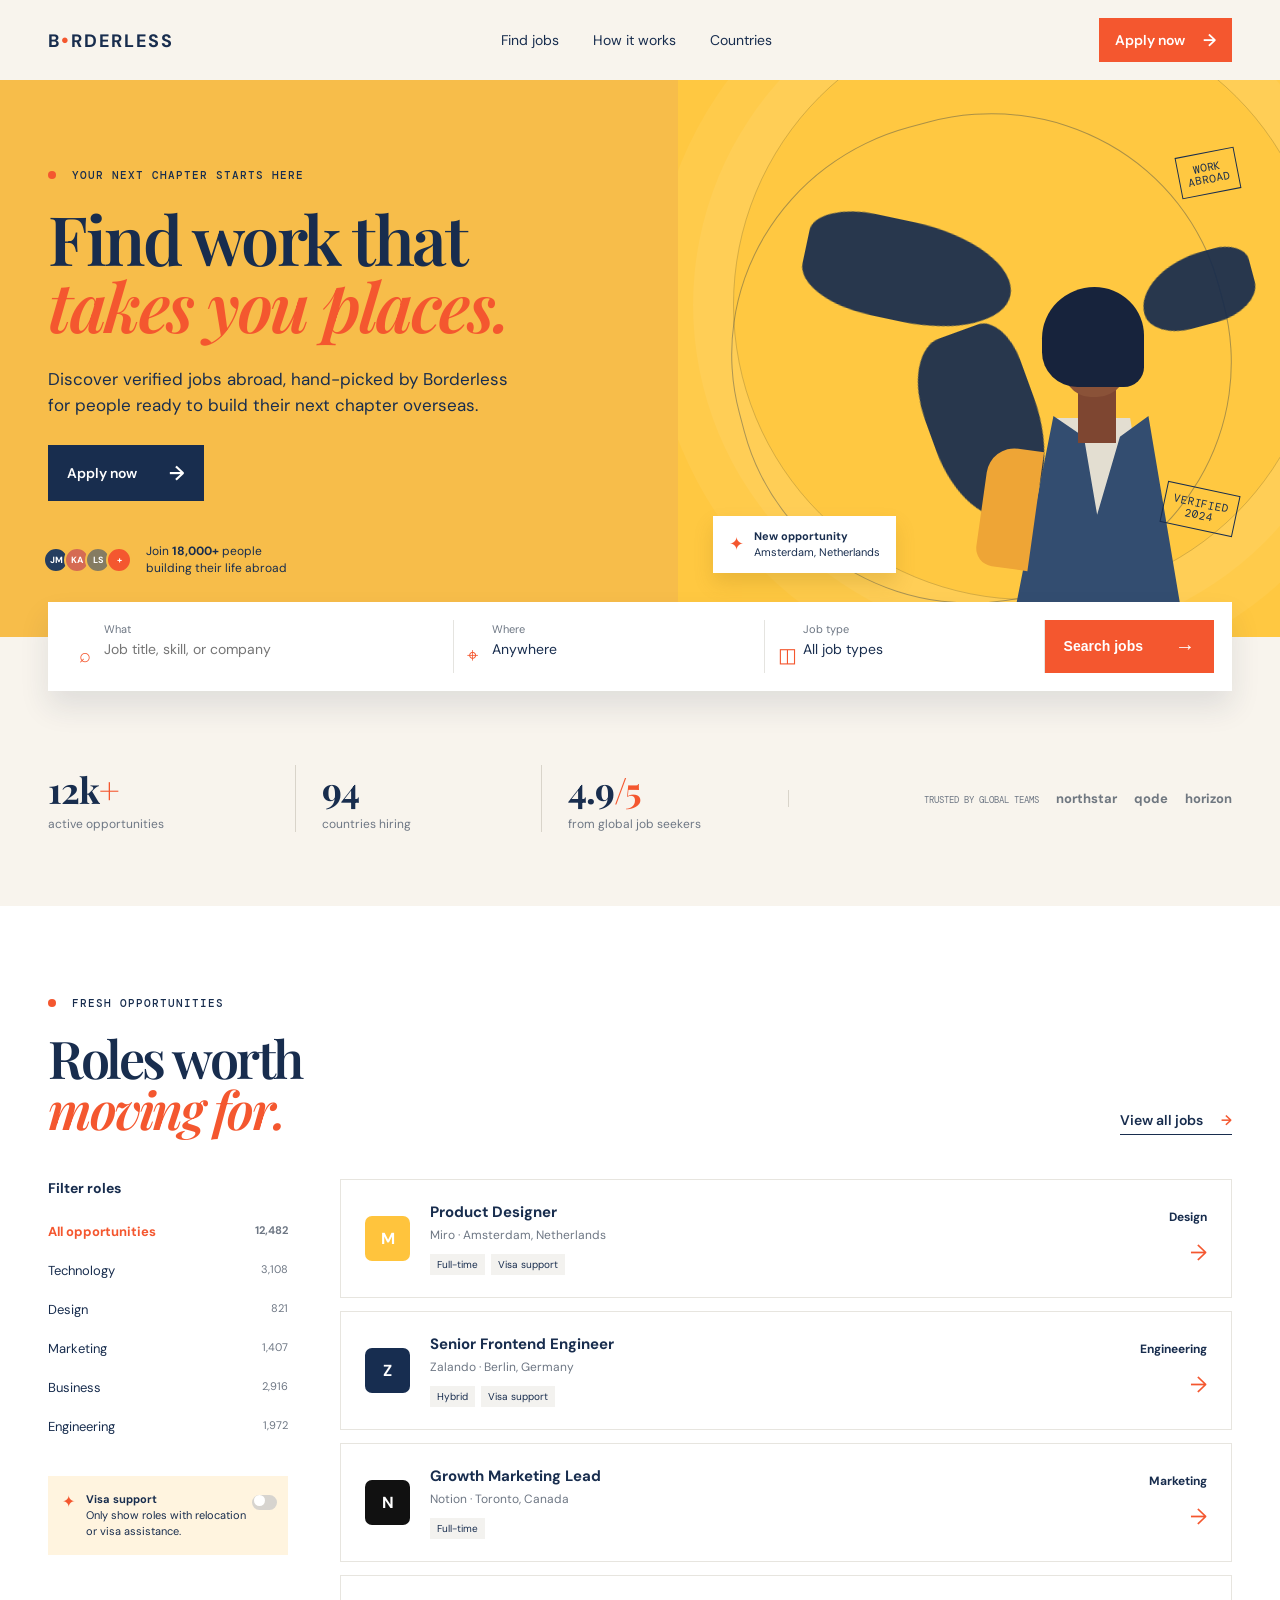
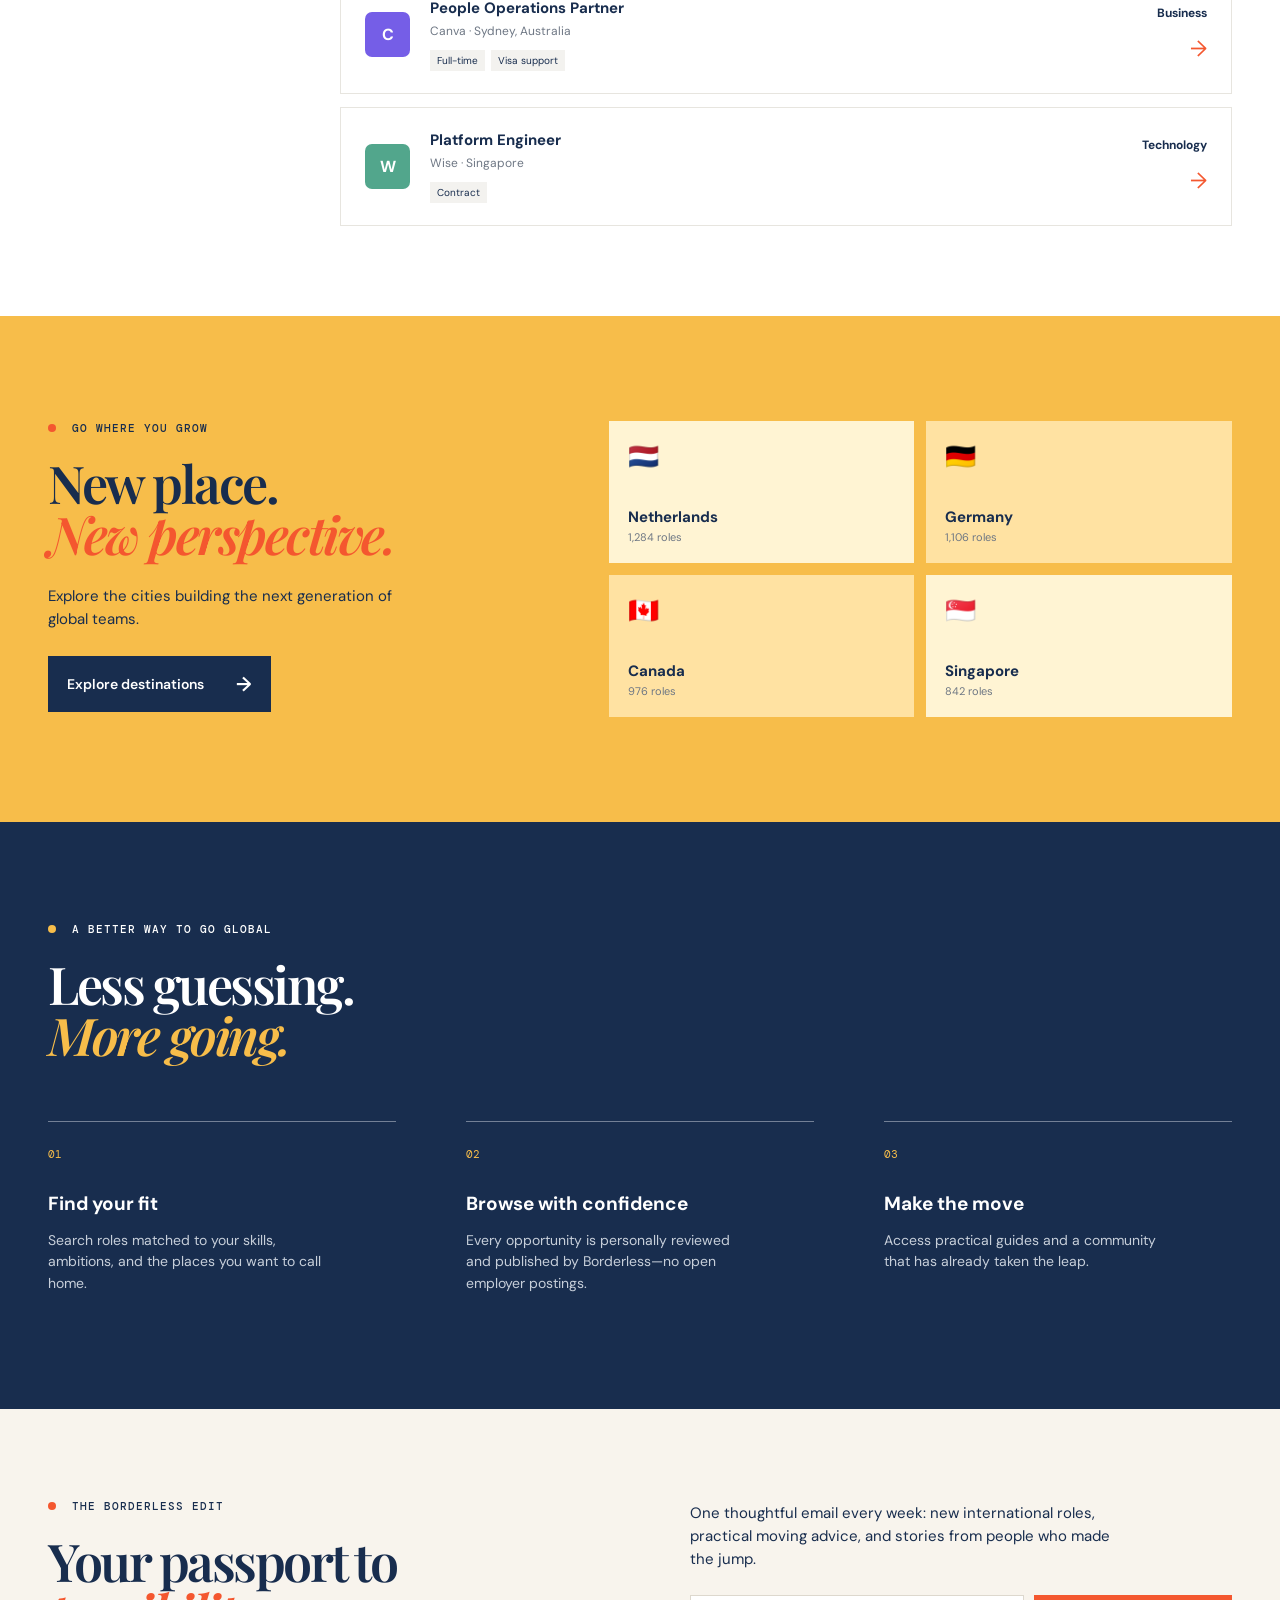
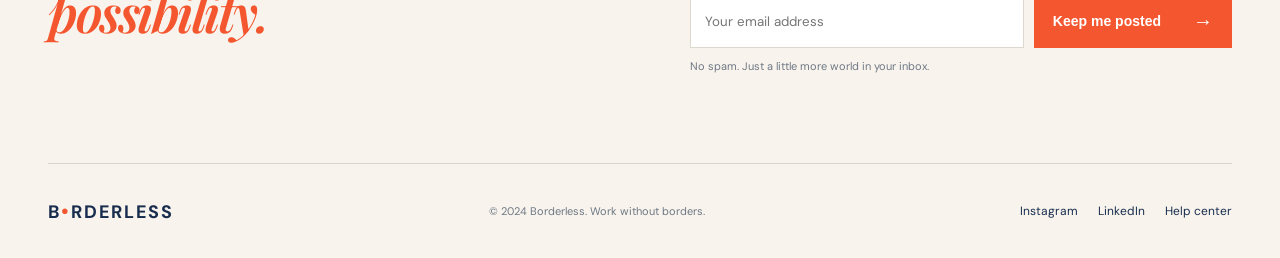
==== commit 7dd6b0c8: "Add files via upload" ====
--- a/index.html
+++ b/index.html
@@ -13,6 +13,7 @@
     .header-cta { display: inline-flex; align-items: center; gap: 18px; padding: 11px 16px; background: #f4572f; color: #fff; text-decoration: none; font-size: 14px; font-weight: 600; transition: transform .2s, background .2s; }
     .header-cta:hover { background: #dd4521; transform: translateY(-2px); }
     .header-cta span { color: #fff; font-size: 17px; }
+    .job-meta a { color: #f4572f; font-size: 22px; text-decoration: none; }
   </style>
 </head>
 <body>
@@ -23,7 +24,7 @@
       <a href="#how-it-works">How it works</a>
       <a href="#countries">Countries</a>
     </nav>
-    <a class="header-cta" href="#jobs">Apply now <span>→</span></a>
+    <a class="header-cta" href="apply.html">Apply now <span>→</span></a>
   </header>
 
   <main id="top">
@@ -32,7 +33,7 @@
         <p class="eyebrow"><i></i> YOUR NEXT CHAPTER STARTS HERE</p>
         <h1>Find work that<br /><em>takes you places.</em></h1>
         <p class="hero-text">Discover verified jobs abroad, hand-picked by Borderless for people ready to build their next chapter overseas.</p>
-        <a class="button button-dark" href="#jobs">Explore opportunities <span>→</span></a>
+        <a class="button button-dark" href="apply.html">Apply now <span>→</span></a>
         <div class="trust-row">
           <div class="avatars" aria-hidden="true"><b>JM</b><b>KA</b><b>LS</b><b>+</b></div>
           <p>Join <strong>18,000+</strong> people<br />building their life abroad</p>
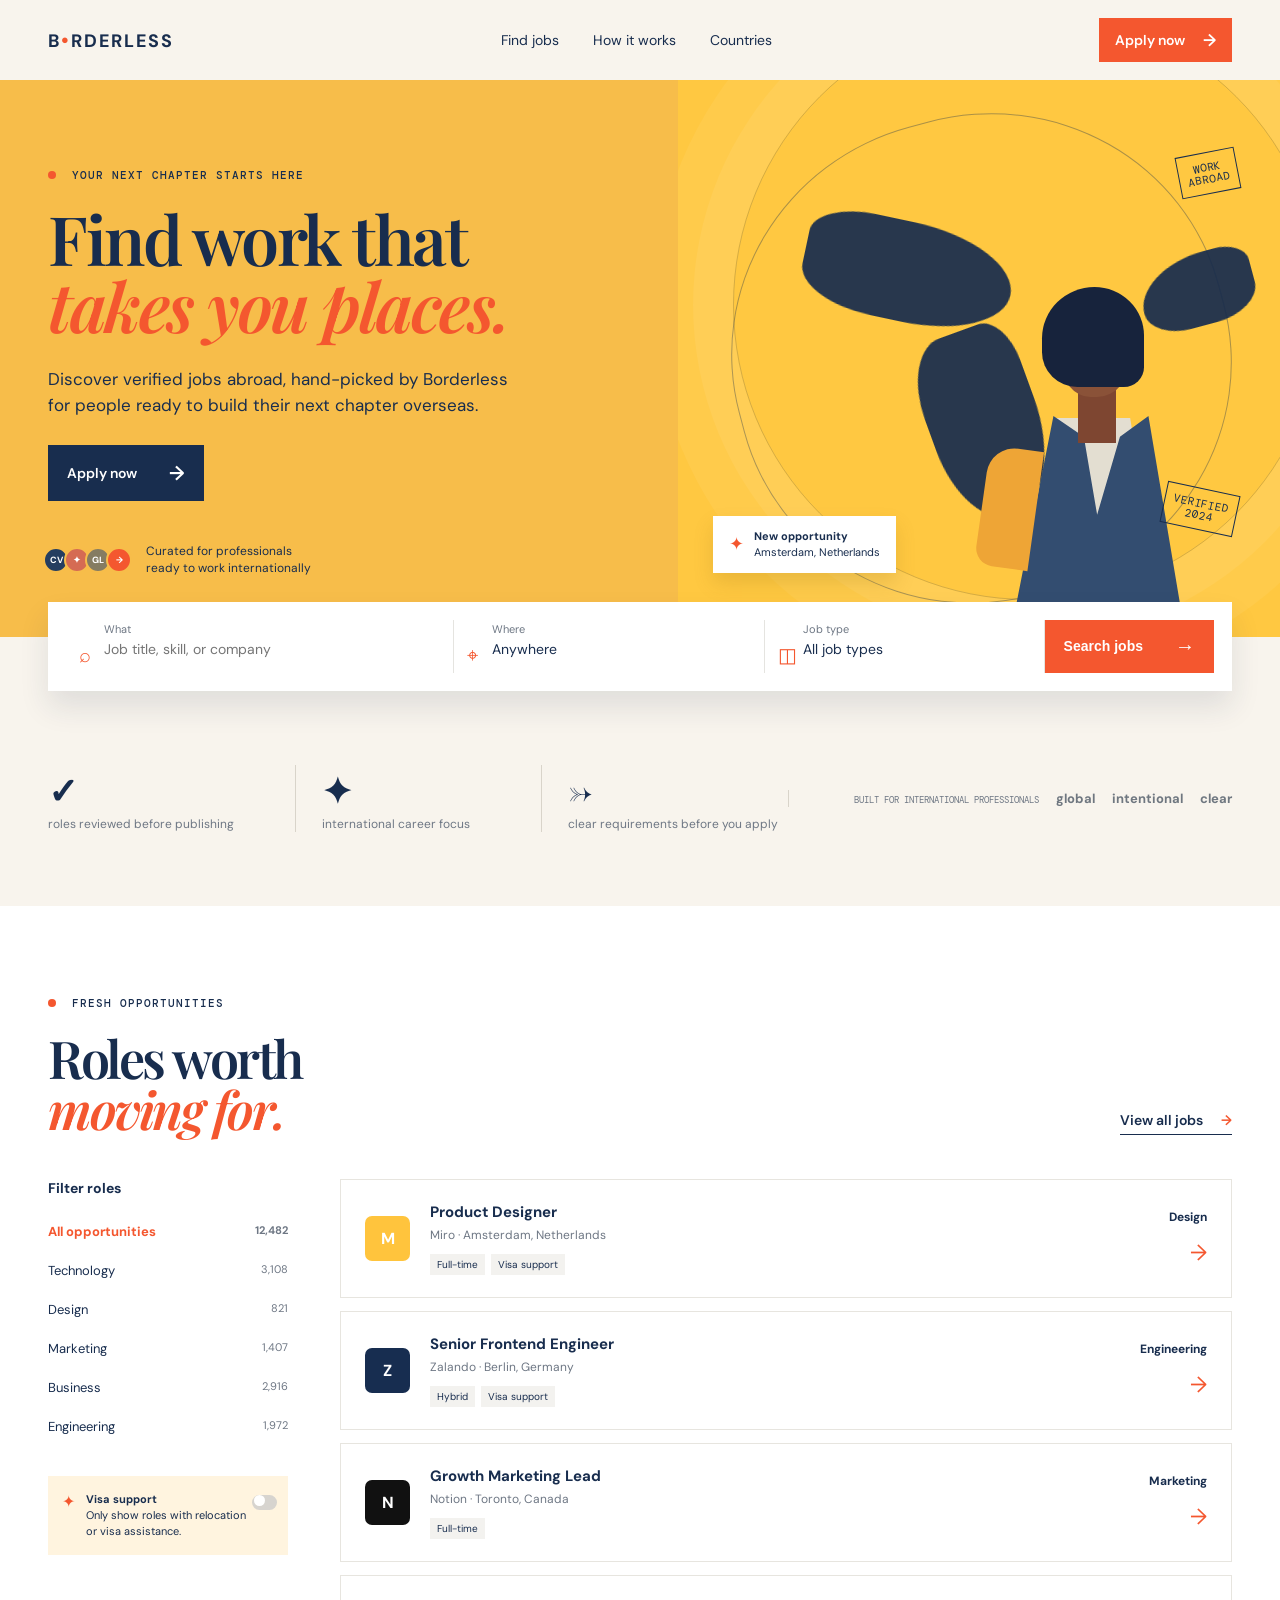
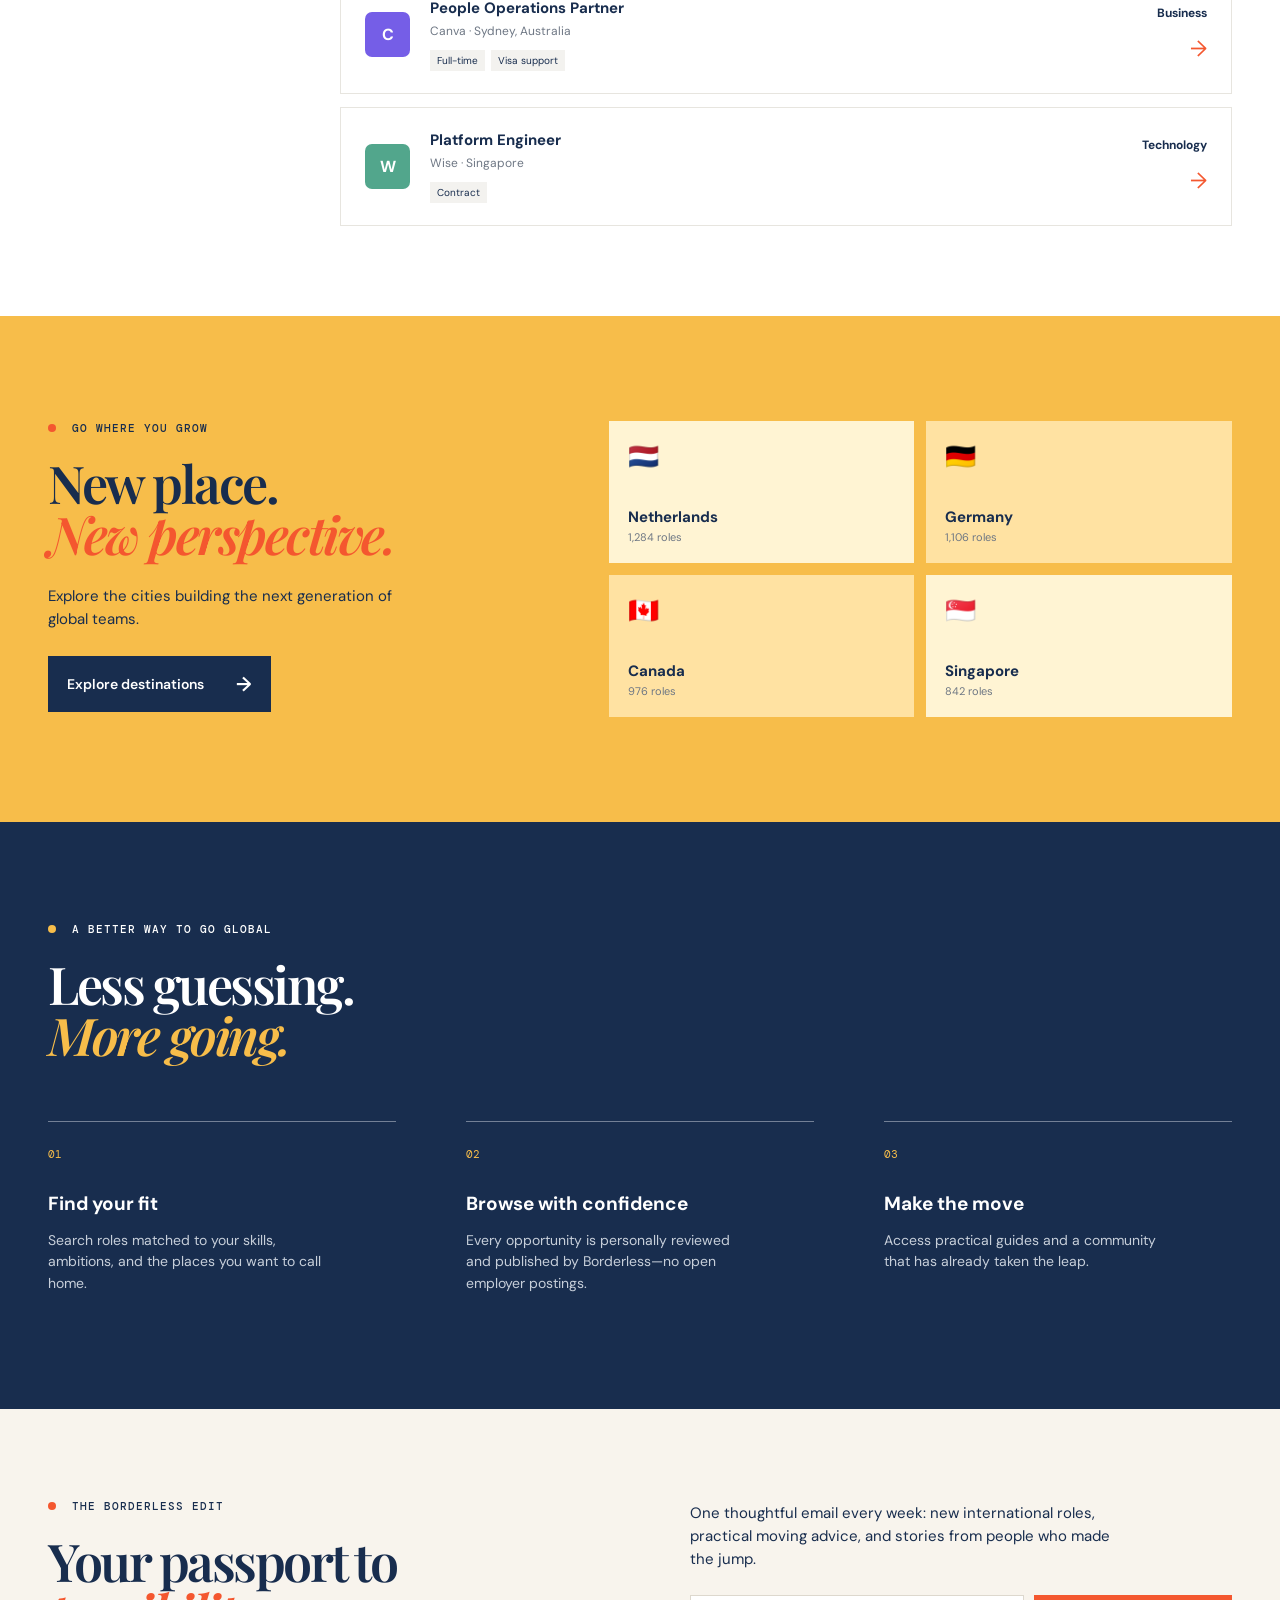
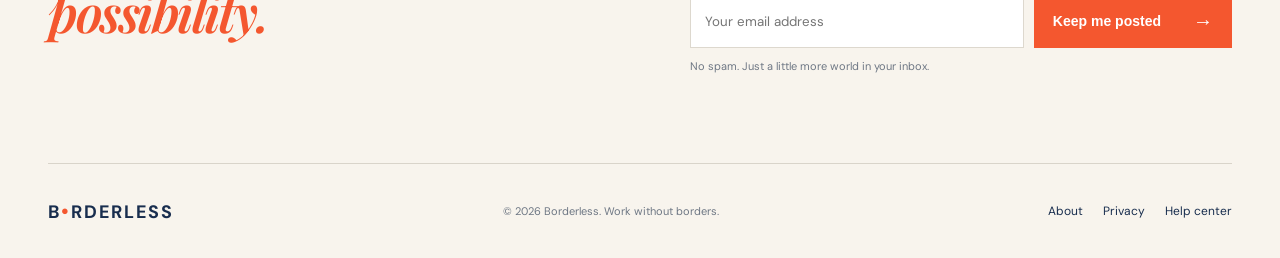
==== commit 4fe63c00: "Add files via upload" ====
--- a/index.html
+++ b/index.html
@@ -35,8 +35,8 @@
         <p class="hero-text">Discover verified jobs abroad, hand-picked by Borderless for people ready to build their next chapter overseas.</p>
         <a class="button button-dark" href="apply.html">Apply now <span>→</span></a>
         <div class="trust-row">
-          <div class="avatars" aria-hidden="true"><b>JM</b><b>KA</b><b>LS</b><b>+</b></div>
-          <p>Join <strong>18,000+</strong> people<br />building their life abroad</p>
+          <div class="avatars" aria-hidden="true"><b>CV</b><b>✦</b><b>GL</b><b>→</b></div>
+          <p>Curated for professionals<br />ready to work internationally</p>
         </div>
       </div>
       <div class="hero-art" aria-label="A professional traveler near a global map illustration">
@@ -58,10 +58,10 @@
     </section>
 
     <section class="numbers" aria-label="Borderless by the numbers">
-      <div><strong>12k<span>+</span></strong><p>active opportunities</p></div>
-      <div><strong>94</strong><p>countries hiring</p></div>
-      <div><strong>4.9<span>/5</span></strong><p>from global job seekers</p></div>
-      <div class="partner-logos"><p>TRUSTED BY GLOBAL TEAMS</p><span>northstar</span><span>qode</span><span>horizon</span></div>
+      <div><strong>✓</strong><p>roles reviewed before publishing</p></div>
+      <div><strong>✦</strong><p>international career focus</p></div>
+      <div><strong>→</strong><p>clear requirements before you apply</p></div>
+      <div class="partner-logos"><p>BUILT FOR INTERNATIONAL PROFESSIONALS</p><span>global</span><span>intentional</span><span>clear</span></div>
     </section>
 
     <section class="jobs-section" id="jobs">
@@ -78,7 +78,7 @@
 
     <section class="newsletter"><div><p class="eyebrow"><i></i> THE BORDERLESS EDIT</p><h2>Your passport to<br /><em>possibility.</em></h2></div><div><p>One thoughtful email every week: new international roles, practical moving advice, and stories from people who made the jump.</p><form id="newsletterForm"><input type="email" aria-label="Email address" placeholder="Your email address" required /><button class="button button-orange" type="submit">Keep me posted <span>→</span></button></form><small id="formMessage">No spam. Just a little more world in your inbox.</small></div></section>
   </main>
-  <footer><a class="brand" href="#top">B<span>•</span>RDERLESS</a><p>© 2024 Borderless. Work without borders.</p><div><a href="#top">Instagram</a><a href="#top">LinkedIn</a><a href="#top">Help center</a></div></footer>
+  <footer><a class="brand" href="#top">B<span>•</span>RDERLESS</a><p>© 2026 Borderless. Work without borders.</p><div><a href="#top">About</a><a href="#top">Privacy</a><a href="#top">Help center</a></div></footer>
   <script src="script.js"></script>
 </body>
 </html>
